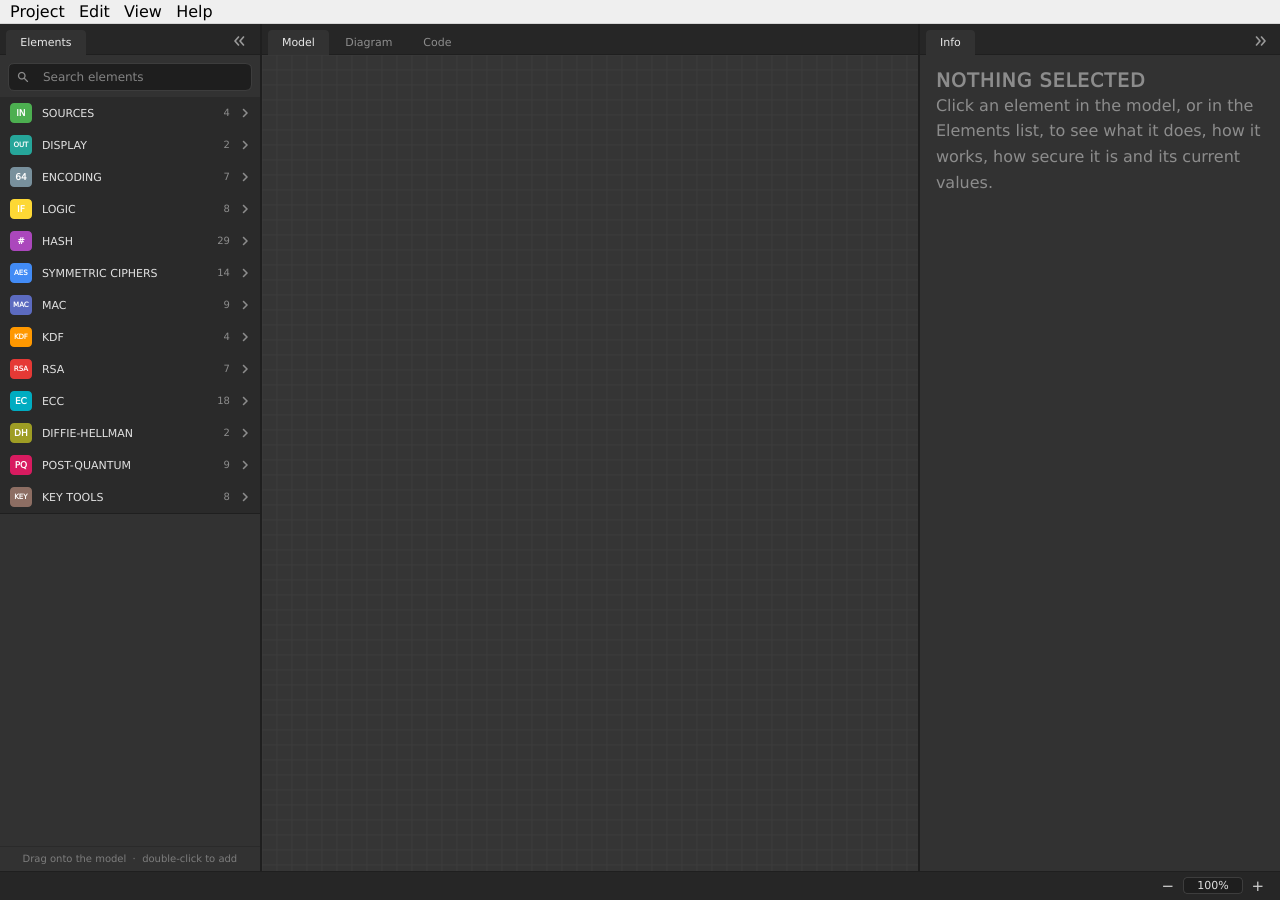
==== cpweb/index.html @ 442cb8f9 "cpweb" ====
<!doctype html>
<!-- Page that runs the WebAssembly build; scripts/build-web.sh copies it next to
     CryptoPlayground.js / .wasm and qtloader.js. Colours follow grablogic.com. -->
<html lang="en">
<head>
  <meta charset="utf-8">
  <!-- 1:1 between CSS pixels and Qt's device independent pixels -->
  <meta name="viewport" content="width=device-width, height=device-height, user-scalable=0">
  <title>CryptoPlayground</title>
  <meta name="description" content="CryptoPlayground in your browser: drag hashes, ciphers, signatures and key exchanges onto a model, connect them and see live results.">
  <link rel="icon" href="icon.png" type="image/png">
  <style>
    :root {
      --bg: #0d1117;
      --text: #e6ebf2;
      --text-soft: #a3aec0;
      --accent: #8b95ff;
      --accent-2: #38c8ff;
      color-scheme: dark;
    }
    html, body { margin: 0; padding: 0; height: 100%; overflow: hidden; background: var(--bg); }
    body { color: var(--text); font: 16px/1.5 -apple-system, BlinkMacSystemFont, "Segoe UI", Roboto, Arial, sans-serif; }
    #screen { width: 100%; height: 100%; display: none; }
    #loading {
      height: 100%; display: flex; flex-direction: column; align-items: center; justify-content: center;
      gap: 18px; padding: 0 16px; text-align: center; box-sizing: border-box;
    }
    #loading img { width: 96px; height: 96px; border-radius: 22px; }
    #loading h1 { margin: 0; font-size: 1.6rem; font-weight: 700; }
    #status { color: var(--text-soft); min-height: 1.5em; }
    .bar { width: min(280px, 80vw); height: 4px; border-radius: 2px; background: #263142; overflow: hidden; }
    .bar::after {
      content: ""; display: block; width: 40%; height: 100%; border-radius: 2px;
      background: linear-gradient(90deg, var(--accent), var(--accent-2));
      animation: slide 1.2s ease-in-out infinite;
    }
    @keyframes slide { from { transform: translateX(-100%); } to { transform: translateX(250%); } }
    #note { color: var(--text-soft); font-size: 0.9rem; max-width: 420px; display: none; }
    .stopped .bar { display: none; }
  </style>
</head>
<body>
  <div id="loading">
    <img src="icon.png" alt="">
    <h1>CryptoPlayground</h1>
    <div class="bar" aria-hidden="true"></div>
    <div id="status">Loading…</div>
    <div id="note">CryptoPlayground is made for a computer screen. On a phone it works, but it is cramped.</div>
    <noscript>CryptoPlayground needs JavaScript to run in the browser.</noscript>
  </div>
  <div id="screen"></div>

  <script>
    // The app sets window.cryptoPlaygroundModified when the project has unsaved changes
    window.addEventListener('beforeunload', event => {
      if (window.cryptoPlaygroundModified) {
        event.preventDefault();
        event.returnValue = '';
      }
    });

    async function start() {
      const loading = document.getElementById('loading');
      const screen = document.getElementById('screen');
      const status = document.getElementById('status');
      if (window.innerWidth < 900)
        document.getElementById('note').style.display = 'block';

      const stop = text => {
        status.textContent = text;
        loading.classList.add('stopped');
        loading.style.display = 'flex';
        screen.style.display = 'none';
      };

      try {
        await qtLoad({
          qt: {
            containerElements: [screen],
            entryFunction: window.CryptoPlayground_entry,
            onLoaded: () => {
              loading.style.display = 'none';
              screen.style.display = 'block';
            },
            onExit: exit => stop(exit.text ? `CryptoPlayground stopped: ${exit.text}` : 'CryptoPlayground stopped. Reload the page to start again.'),
          },
        });
      } catch (error) {
        console.error(error);
        stop('CryptoPlayground could not start in this browser. Try a current version of Chrome, Edge, Firefox or Safari.');
      }
    }
  </script>
  <script src="CryptoPlayground.js"></script>
  <script src="qtloader.js"></script>
  <script>start();</script>
</body>
</html>
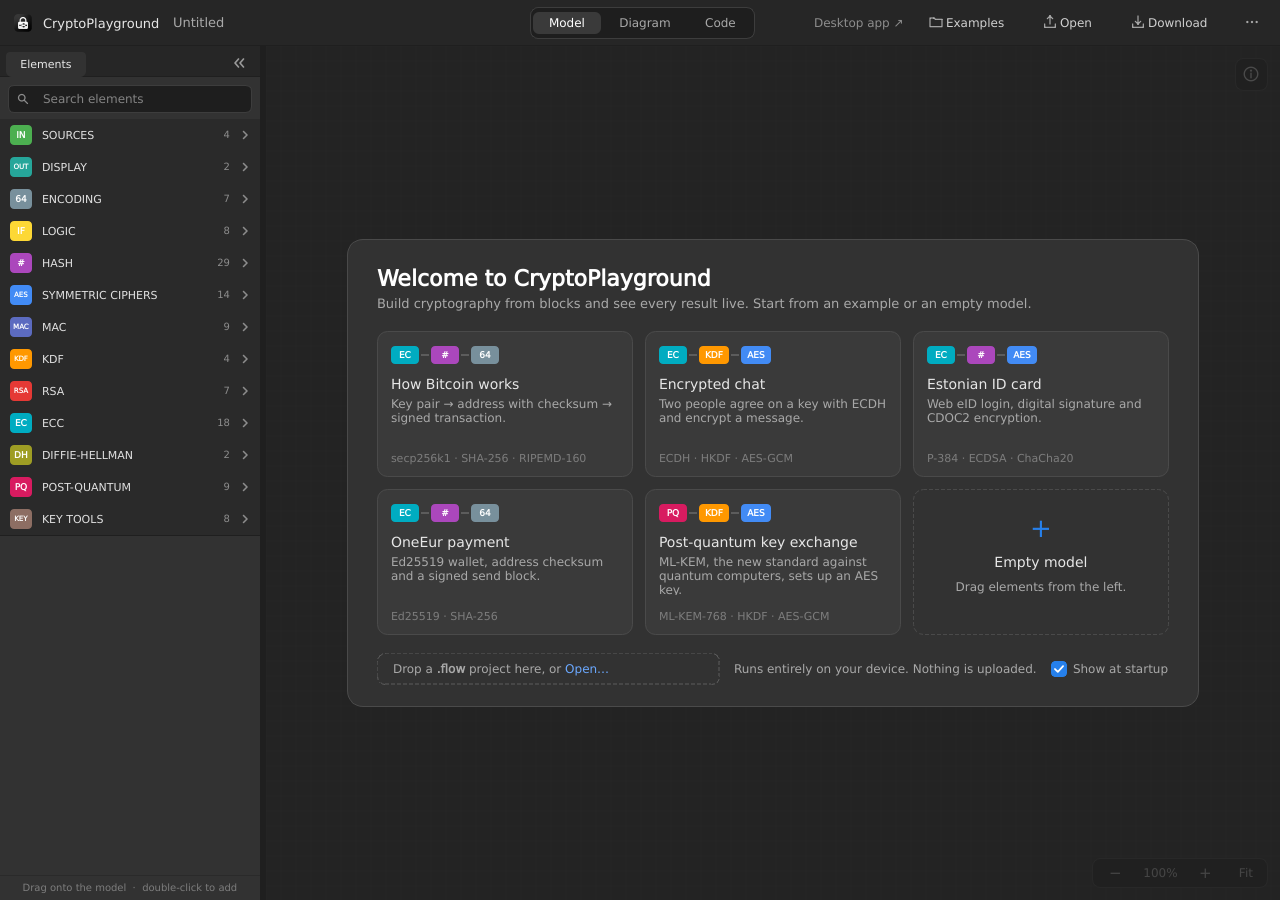
==== commit 4ac7a5b3: "New layout" ====
--- a/cpweb/index.html
+++ b/cpweb/index.html
@@ -1,6 +1,7 @@
 <!doctype html>
 <!-- Page that runs the WebAssembly build; scripts/build-web.sh copies it next to
-     CryptoPlayground.js / .wasm and qtloader.js. Colours follow grablogic.com. -->
+     CryptoPlayground.js / .wasm and qtloader.js and fills in the .wasm size.
+     Colours follow the app's dark theme. -->
 <html lang="en">
 <head>
   <meta charset="utf-8">
@@ -11,11 +12,14 @@
   <link rel="icon" href="icon.png" type="image/png">
   <style>
     :root {
-      --bg: #0d1117;
-      --text: #e6ebf2;
-      --text-soft: #a3aec0;
-      --accent: #8b95ff;
-      --accent-2: #38c8ff;
+      --bg: #262626;
+      --line: #3d3d3d;
+      --text: #e6e6e6;
+      --text-soft: #a8a8a8;
+      --text-faint: #7c7c7c;
+      --accent: #2680eb;
+      --accent-2: #7a86f5;
+      --ok: #3fb950;
       color-scheme: dark;
     }
     html, body { margin: 0; padding: 0; height: 100%; overflow: hidden; background: var(--bg); }
@@ -23,34 +27,67 @@
     #screen { width: 100%; height: 100%; display: none; }
     #loading {
       height: 100%; display: flex; flex-direction: column; align-items: center; justify-content: center;
-      gap: 18px; padding: 0 16px; text-align: center; box-sizing: border-box;
+      gap: 14px; padding: 0 16px; text-align: center; box-sizing: border-box;
+      background: radial-gradient(700px 450px at 50% 38%, rgba(38, 128, 235, 0.12), transparent 65%), var(--bg);
     }
-    #loading img { width: 96px; height: 96px; border-radius: 22px; }
-    #loading h1 { margin: 0; font-size: 1.6rem; font-weight: 700; }
-    #status { color: var(--text-soft); min-height: 1.5em; }
-    .bar { width: min(280px, 80vw); height: 4px; border-radius: 2px; background: #263142; overflow: hidden; }
-    .bar::after {
-      content: ""; display: block; width: 40%; height: 100%; border-radius: 2px;
-      background: linear-gradient(90deg, var(--accent), var(--accent-2));
-      animation: slide 1.2s ease-in-out infinite;
-    }
+    #loading img { width: 96px; height: 96px; border-radius: 22px; box-shadow: 0 18px 50px rgba(38, 128, 235, 0.25); }
+    #loading h1 { margin: 8px 0 0; font-size: 1.6rem; font-weight: 700; }
+    .sub { color: var(--text-soft); margin-top: -6px; }
+    .bar { width: min(320px, 80vw); height: 6px; border-radius: 3px; background: var(--line); overflow: hidden; margin-top: 12px; }
+    .bar i { display: block; height: 100%; width: 0; border-radius: 3px; background: linear-gradient(90deg, var(--accent), var(--accent-2)); transition: width 0.2s; }
+    /* Size unknown: a moving stripe instead */
+    .bar.unknown i { width: 40%; animation: slide 1.2s ease-in-out infinite; }
     @keyframes slide { from { transform: translateX(-100%); } to { transform: translateX(250%); } }
+    .info { display: flex; justify-content: space-between; gap: 12px; width: min(320px, 80vw); color: var(--text-faint); font-size: 0.8rem; }
+    .facts { display: flex; flex-wrap: wrap; justify-content: center; gap: 6px 22px; margin-top: 22px; color: var(--text-faint); font-size: 0.8rem; }
+    .facts span::before { content: "✓ "; color: var(--ok); }
     #note { color: var(--text-soft); font-size: 0.9rem; max-width: 420px; display: none; }
-    .stopped .bar { display: none; }
+    .stopped .bar, .stopped .info span:last-child { display: none; }
   </style>
 </head>
 <body>
   <div id="loading">
     <img src="icon.png" alt="">
     <h1>CryptoPlayground</h1>
-    <div class="bar" aria-hidden="true"></div>
-    <div id="status">Loading…</div>
+    <div class="sub">Hashes, ciphers, signatures and key exchanges, live in your browser</div>
+    <div class="bar" id="bar" aria-hidden="true"><i></i></div>
+    <div class="info"><span id="status">Loading…</span><span>Faster next time</span></div>
     <div id="note">CryptoPlayground is made for a computer screen. On a phone it works, but it is cramped.</div>
+    <div class="facts"><span>Nothing to install</span><span>Runs on your device</span><span>Same app as macOS and Windows</span></div>
     <noscript>CryptoPlayground needs JavaScript to run in the browser.</noscript>
   </div>
   <div id="screen"></div>
 
   <script>
+    // Size of CryptoPlayground.wasm as served, filled in by build-web.sh (0: unknown)
+    const wasmBytes = Number('21957989') || 0;
+
+    const bar = document.getElementById('bar');
+    const status = document.getElementById('status');
+    if (!wasmBytes)
+      bar.classList.add('unknown');
+
+    // Count the bytes of the .wasm as they arrive. Counted after decompression,
+    // so the known (uncompressed) size gives the right percentage either way.
+    const realFetch = window.fetch.bind(window);
+    window.fetch = async (input, init) => {
+      const response = await realFetch(input, init);
+      const url = typeof input === 'string' ? input : input.url;
+      if (!url.includes('.wasm') || !response.body || !wasmBytes)
+        return response;
+      let loaded = 0;
+      const counted = response.body.pipeThrough(new TransformStream({
+        transform(chunk, controller) {
+          loaded += chunk.byteLength;
+          const part = Math.min(1, loaded / wasmBytes);
+          bar.firstElementChild.style.width = `${(part * 100).toFixed(1)}%`;
+          status.textContent = part < 1 ? `Loading… ${Math.round(part * 100)}%` : 'Starting…';
+          controller.enqueue(chunk);
+        },
+      }));
+      return new Response(counted, { status: response.status, statusText: response.statusText, headers: response.headers });
+    };
+
     // The app sets window.cryptoPlaygroundModified when the project has unsaved changes
     window.addEventListener('beforeunload', event => {
       if (window.cryptoPlaygroundModified) {
@@ -62,7 +99,6 @@
     async function start() {
       const loading = document.getElementById('loading');
       const screen = document.getElementById('screen');
-      const status = document.getElementById('status');
       if (window.innerWidth < 900)
         document.getElementById('note').style.display = 'block';
 
